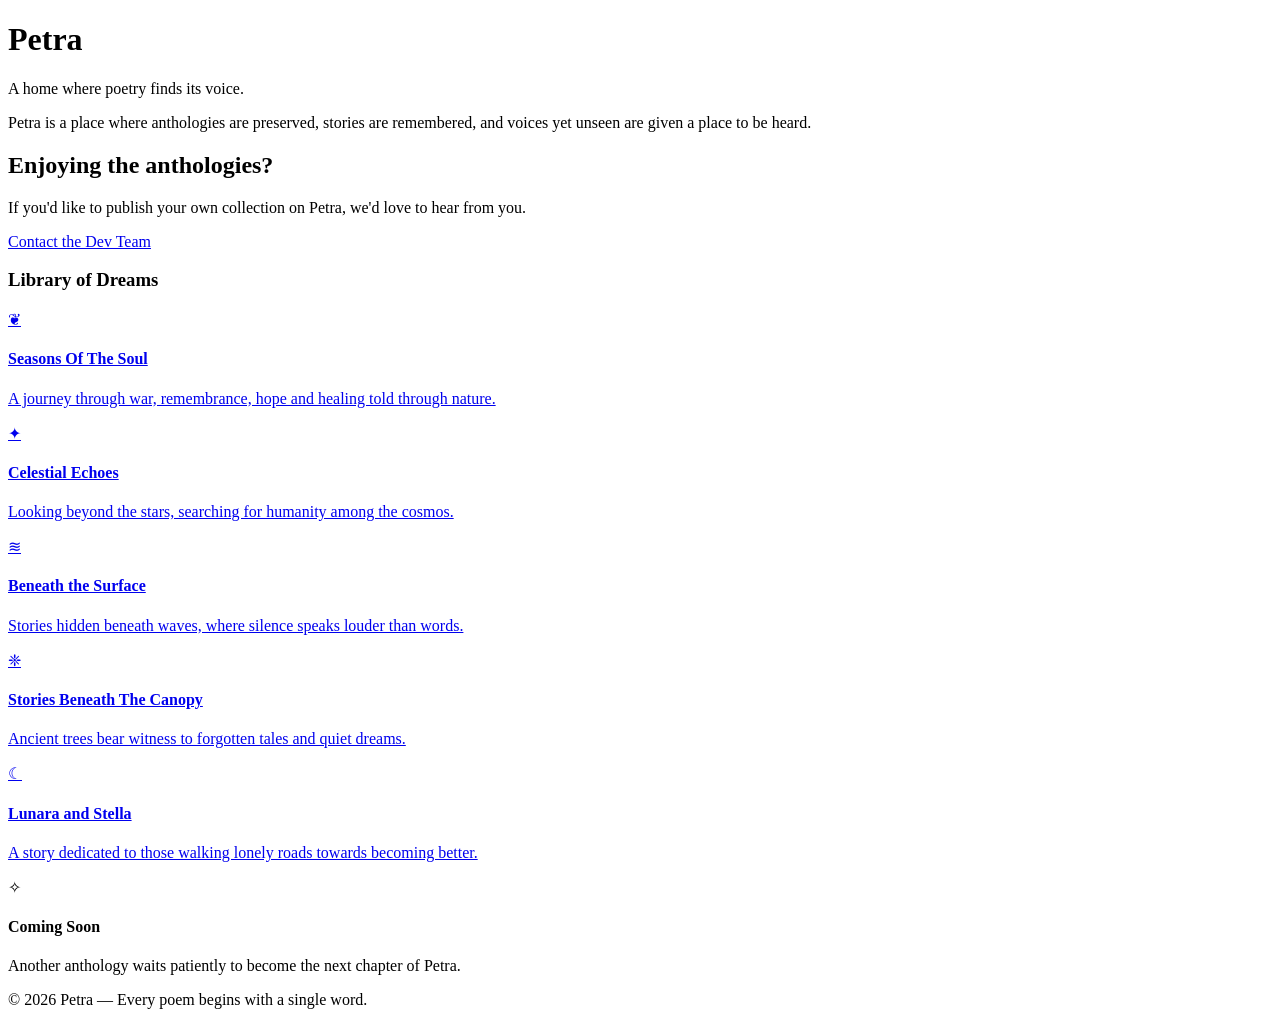
==== index.html @ 4b31765d "modification" ====
<!DOCTYPE html>
<html lang="en">

<head>

    <meta charset="UTF-8">
    <meta name="viewport" content="width=device-width, initial-scale=1.0">

    <title>Petra | Poetry Anthologies</title>

    <link rel="stylesheet" href="style1.css">

    <link rel="preconnect" href="https://fonts.googleapis.com">
    <link rel="preconnect" href="https://fonts.gstatic.com" crossorigin>
<link rel="icon" type="image/png" href="https://chatgpt.com/backend-api/estuary/content?id=file_00000000ca1081f4b928a7d7319a4e5e&ts=496519&p=fs&cid=1&sig=12a491b939c6f78afdd5032426e1d95bdba3ea3430da63f91aab7235c9752e48&v=0">
    <link
        href="https://fonts.googleapis.com/css2?family=Cormorant+Garamond:wght@500;600;700&family=Inter:wght@300;400;500&display=swap"
        rel="stylesheet">

</head>


<body>


<header>

    <h1>Petra</h1>

    <p class="subtitle">
        A home where poetry finds its voice.
    </p>

</header>


<section class="intro">

    <p>
        Petra is a place where anthologies are preserved,
        stories are remembered,
        and voices yet unseen are given a place to be heard.
    </p>

</section>


<section class="developer">

    <h2>
        Enjoying the anthologies?
    </h2>

    <p>
        If you'd like to publish your own collection on Petra,
        we'd love to hear from you.
    </p>

    <a href="mailto:laronapetros46@gmail.com" class="dev-button">
        Contact the Dev Team
    </a>

</section>


<section class="library">

    <h3>
        Library of Dreams
    </h3>


    <div class="cards">


        <!-- =========================
             NATURE
        ========================== -->

        <a href="seasons.html" class="poem-card seasons">

            <span class="watermark">❦</span>

            <h4>
                Seasons Of The Soul
            </h4>

            <p>
                A journey through war, remembrance,
                hope and healing told through nature.
            </p>

        </a>


        <!-- =========================
             SPACE
        ========================== -->

        <a href="celestial.html" class="poem-card celestial">

            <span class="watermark">✦</span>

            <h4>
                Celestial Echoes
            </h4>

            <p>
                Looking beyond the stars,
                searching for humanity among the cosmos.
            </p>

        </a>


        <!-- =========================
             OCEAN
        ========================== -->

        <a href="ocean.html" class="poem-card ocean">

            <span class="watermark">≋</span>

            <h4>
                Beneath the Surface
            </h4>

            <p>
                Stories hidden beneath waves,
                where silence speaks louder than words.
            </p>

        </a>


        <!-- =========================
             FOREST
        ========================== -->

        <a href="forest.html" class="poem-card forest">

            <span class="watermark">❈</span>

            <h4>
                Stories Beneath The Canopy
            </h4>

            <p>
                Ancient trees bear witness to
                forgotten tales and quiet dreams.
            </p>

        </a>


        <!-- =========================
             LUNARA
        ========================== -->

        <a href="luna.html" class="poem-card luna">

            <span class="watermark">☾</span>

            <h4>
                Lunara and Stella
            </h4>

            <p>
                A story dedicated to those
                walking lonely roads towards becoming better.
            </p>

        </a>


        <!-- =========================
             FUTURE ANTHOLOGY
        ========================== -->

        <article class="poem-card upcoming">

            <span class="watermark">✧</span>

            <h4>
                Coming Soon
            </h4>

            <p>
                Another anthology waits patiently
                to become the next chapter of Petra.
            </p>

        </article>


    </div>

</section>


<footer>

    <p>
        © 2026 Petra — Every poem begins with a single word.
    </p>

</footer>

<script src="index.js">

</script>
</body>

</html>
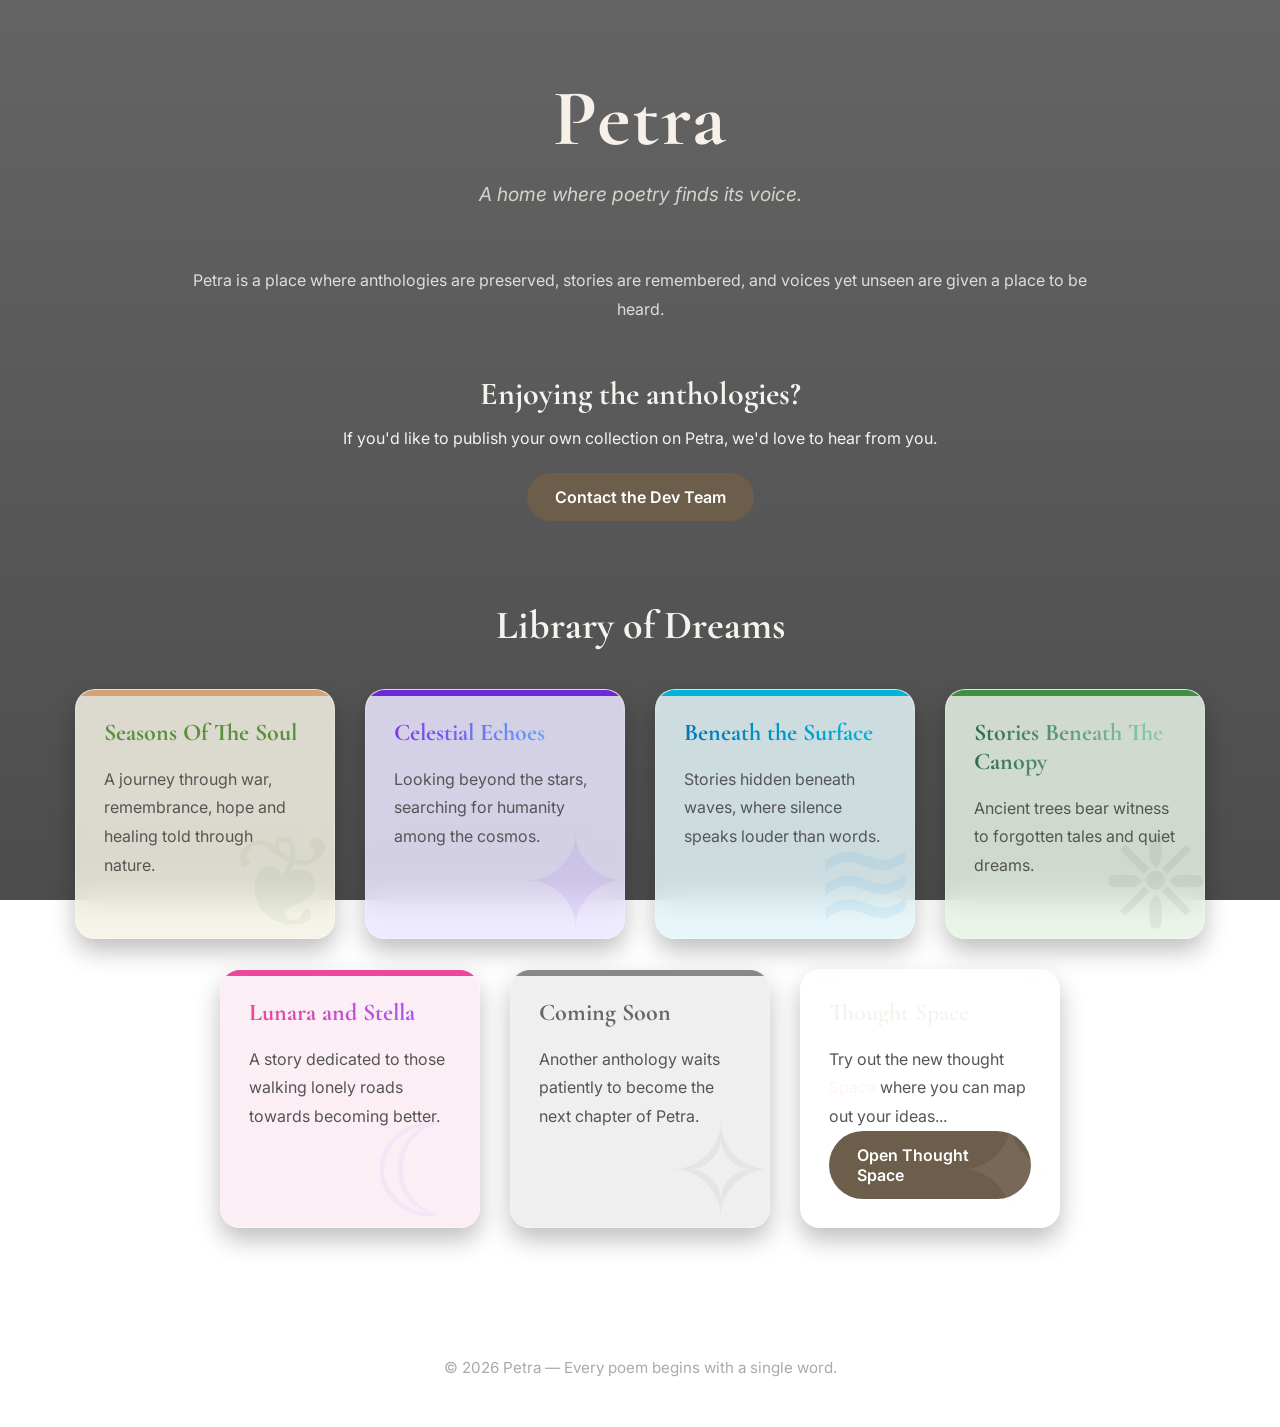
==== commit 7330ee87: "thought space" ====
--- a/index.html
+++ b/index.html
@@ -192,6 +192,23 @@
 
         </article>
 
+<article class="poem-card thought-space">
+
+    <span class="watermark">✦</span>
+
+    <h4>
+        Thought Space
+    </h4>
+
+    <p>
+        Try out the new thought <L1>Space</L1> where you can map out your ideas...
+    </p>
+
+    <a href="molecular-thought-network (1).html" class="dev-button">
+        Open Thought Space
+    </a>
+
+</article>
 
     </div>
 
--- a/style1.css
+++ b/style1.css
@@ -0,0 +1,831 @@
+/* ==========================================
+   GOOGLE FONT FALLBACKS
+========================================== */
+
+* {
+    margin: 0;
+    padding: 0;
+    box-sizing: border-box;
+}
+
+
+/* ==========================================
+   BODY
+========================================== */
+
+body {
+
+    background:
+        linear-gradient(
+            rgba(17, 17, 17, .65),
+            rgba(17, 17, 17, .75)
+        ),
+        url("https://tse2.mm.bing.net/th/id/OIP.4UQxbKYwt-LiugSJUWRvngHaE8?r=0&rs=1&pid=ImgDetMain&o=7&rm=3");
+
+    background-size: cover;
+    background-position: center;
+    background-repeat: no-repeat;
+    background-attachment: fixed;
+
+    color: #F5F3EE;
+
+    font-family:
+        'Inter',
+        Verdana,
+        Geneva,
+        Tahoma,
+        sans-serif;
+
+    min-height: 100vh;
+
+    overflow-x: hidden;
+}
+
+
+/* ==========================================
+   HEADER
+========================================== */
+
+header {
+
+    text-align: center;
+
+    padding: 70px 20px 30px;
+
+}
+
+header h1 {
+
+    font-family: 'Cormorant Garamond', serif;
+
+    font-size: 5rem;
+
+    letter-spacing: 2px;
+
+    color: #F6F0E8;
+
+    margin-bottom: 15px;
+
+}
+
+.subtitle {
+
+    color: #D8D2CB;
+
+    font-size: 1.2rem;
+
+    font-style: italic;
+
+}
+
+
+/* ==========================================
+   INTRO
+========================================== */
+
+.intro {
+
+    width: min(900px, 90%);
+
+    margin: 30px auto;
+
+    text-align: center;
+
+    line-height: 1.8;
+
+    color: #DDD;
+
+}
+
+
+/* ==========================================
+   DEVELOPER
+========================================== */
+
+.developer {
+
+    text-align: center;
+
+    margin: 50px auto;
+
+    width: min(800px, 90%);
+
+}
+
+.developer h2 {
+
+    margin-bottom: 15px;
+
+    font-family: 'Cormorant Garamond', serif;
+
+    font-size: 2rem;
+
+}
+
+.developer p {
+
+    margin-bottom: 25px;
+
+}
+
+
+/* ==========================================
+   BUTTON
+========================================== */
+
+.dev-button {
+
+    display: inline-block;
+
+    padding: 14px 28px;
+
+    border-radius: 50px;
+
+    text-decoration: none;
+
+    color: white;
+
+    background: #6D5D4B;
+
+    transition: .35s;
+
+    font-weight: 600;
+
+}
+
+.dev-button:hover {
+
+    background: #8C7459;
+
+    transform: translateY(-3px);
+
+}
+
+
+/* ==========================================
+   LIBRARY
+========================================== */
+
+.library {
+
+    width: min(1300px, 95%);
+
+    margin: 80px auto;
+
+}
+
+.library h3 {
+
+    text-align: center;
+
+    font-size: 2.5rem;
+
+    margin-bottom: 40px;
+
+    font-family: 'Cormorant Garamond', serif;
+
+}
+
+
+/* ==========================================
+   CARD GRID
+========================================== */
+
+.cards {
+
+    display: flex;
+
+    justify-content: center;
+
+    flex-wrap: wrap;
+
+    gap: 30px;
+
+}
+
+
+/* ==========================================
+   CARD
+========================================== */
+
+.poem-card {
+
+    position: relative;
+
+    display: block;
+
+    width: 260px;
+
+    min-height: 250px;
+
+    padding: 28px;
+
+    border-radius: 20px;
+
+    overflow: hidden;
+
+    border: 1px solid rgba(255, 255, 255, .2);
+
+    backdrop-filter: blur(15px);
+
+    -webkit-backdrop-filter: blur(15px);
+
+    transition: .35s ease;
+
+    cursor: pointer;
+
+    box-shadow:
+        0 12px 25px rgba(0, 0, 0, .25),
+        inset 0 1px 1px rgba(255, 255, 255, .3);
+
+    /*
+       IMPORTANT:
+       Cards are now <a> elements,
+       so remove normal link styling.
+    */
+
+    text-decoration: none;
+
+    color: inherit;
+
+}
+
+
+/* ==========================================
+   GLASS SHIMMER
+========================================== */
+
+.poem-card::after {
+
+    content: "";
+
+    position: absolute;
+
+    top: 0;
+
+    left: -150%;
+
+    width: 60%;
+
+    height: 100%;
+
+    background:
+        linear-gradient(
+            120deg,
+            transparent,
+            rgba(255, 255, 255, .35),
+            transparent
+        );
+
+    transition: .8s;
+
+    pointer-events: none;
+
+}
+
+.poem-card:hover::after {
+
+    left: 160%;
+
+}
+
+
+/* ==========================================
+   COLOURED TOP BAR
+========================================== */
+
+.poem-card::before {
+
+    content: "";
+
+    position: absolute;
+
+    top: 0;
+
+    left: 0;
+
+    width: 100%;
+
+    height: 6px;
+
+}
+
+
+/* ==========================================
+   WATERMARK
+========================================== */
+
+.watermark {
+
+    position: absolute;
+
+    right: -5px;
+
+    bottom: -20px;
+
+    font-size: 8rem;
+
+    opacity: .08;
+
+    pointer-events: none;
+
+    user-select: none;
+
+    transition: .4s;
+
+    font-family: serif;
+
+}
+
+.poem-card:hover .watermark {
+
+    transform:
+        scale(1.08)
+        rotate(-8deg);
+
+    opacity: .18;
+
+}
+
+
+/* ==========================================
+   HOVER
+========================================== */
+
+.poem-card:hover {
+
+    transform: translateY(-10px);
+
+}
+
+
+/* ==========================================
+   TITLES
+========================================== */
+
+.poem-card h4 {
+
+    position: relative;
+
+    display: inline-block;
+
+    margin-bottom: 18px;
+
+    font-size: 1.5rem;
+
+    font-family: 'Cormorant Garamond', serif;
+
+}
+
+.poem-card h4::after {
+
+    content: "";
+
+    position: absolute;
+
+    left: 0;
+
+    bottom: -5px;
+
+    width: 0;
+
+    height: 2px;
+
+    background: currentColor;
+
+    transition: .3s;
+
+}
+
+.poem-card:hover h4::after {
+
+    width: 100%;
+
+}
+
+.poem-card p {
+
+    color: #555;
+
+    line-height: 1.8;
+
+}
+
+
+/* ==========================================
+   ANTHOLOGY THEMES
+========================================== */
+
+
+/* ==========================================
+   01 — SEASONS OF THE SOUL
+========================================== */
+
+.seasons {
+
+    background: rgba(245, 242, 230, .85);
+
+}
+
+.seasons::before {
+
+    background: #D4A373;
+
+}
+
+.seasons h4 {
+
+    color: #5A8F3D;
+
+}
+
+.seasons .watermark {
+
+    color: #6A994E;
+
+}
+
+.seasons:hover {
+
+    box-shadow:
+        0 0 30px rgba(212, 163, 115, .45);
+
+}
+
+
+/* ==========================================
+   02 — CELESTIAL ECHOES
+========================================== */
+
+.celestial {
+
+    background: rgba(236, 231, 255, .85);
+
+}
+
+.celestial::before {
+
+    background: #6D28D9;
+
+}
+
+.celestial h4 {
+
+    background:
+        linear-gradient(
+            90deg,
+            #7C3AED,
+            #60A5FA
+        );
+
+    -webkit-background-clip: text;
+
+    background-clip: text;
+
+    -webkit-text-fill-color: transparent;
+
+}
+
+.celestial .watermark {
+
+    color: #7C3AED;
+
+}
+
+.celestial:hover {
+
+    box-shadow:
+        0 0 30px rgba(124, 58, 237, .35);
+
+}
+
+
+/* ==========================================
+   03 — BENEATH THE SURFACE
+========================================== */
+
+.ocean {
+
+    background: rgba(227, 245, 248, .85);
+
+}
+
+.ocean::before {
+
+    background: #00B4D8;
+
+}
+
+.ocean h4 {
+
+    background:
+        linear-gradient(
+            90deg,
+            #0077B6,
+            #00B4D8
+        );
+
+    background-clip: text;
+
+    -webkit-background-clip: text;
+
+    -webkit-text-fill-color: transparent;
+
+}
+
+.ocean .watermark {
+
+    color: #00A6FB;
+
+}
+
+.ocean:hover {
+
+    box-shadow:
+        0 0 30px rgba(0, 180, 216, .35);
+
+}
+
+
+/* ==========================================
+   04 — STORIES BENEATH THE CANOPY
+========================================== */
+
+.forest {
+
+    background: rgba(232, 243, 228, .85);
+
+}
+
+.forest::before {
+
+    background: #3F9142;
+
+}
+
+.forest h4 {
+
+    background:
+        linear-gradient(
+            90deg,
+            #2D6A4F,
+            #95D5B2
+        );
+
+    -webkit-background-clip: text;
+
+    background-clip: text;
+
+    -webkit-text-fill-color: transparent;
+
+    color: transparent;
+
+}
+
+.forest .watermark {
+
+    color: #2D6A4F;
+
+}
+
+.forest:hover {
+
+    box-shadow:
+        0 0 30px rgba(63, 145, 66, .35);
+
+}
+
+
+/* ==========================================
+   05 — LUNARA AND STELLA
+========================================== */
+
+.luna {
+
+    background: rgba(251, 236, 244, .88);
+
+}
+
+.luna::before {
+
+    background: #EC4899;
+
+}
+
+.luna h4 {
+
+    background:
+        linear-gradient(
+            90deg,
+            #EC4899,
+            #A855F7
+        );
+
+    -webkit-background-clip: text;
+
+    background-clip: text;
+
+    color: transparent;
+
+    -webkit-text-fill-color: transparent;
+
+}
+
+.luna .watermark {
+
+    color: #C084FC;
+
+}
+
+.luna:hover {
+
+    box-shadow:
+        0 0 30px rgba(236, 72, 153, .35);
+
+}
+
+
+/* ==========================================
+   06 — COMING SOON
+========================================== */
+
+.upcoming {
+
+    background: rgba(236, 236, 236, .82);
+
+    cursor: default;
+
+}
+
+.upcoming::before {
+
+    background: #888;
+
+}
+
+.upcoming h4 {
+
+    color: #666;
+
+}
+
+.upcoming .watermark {
+
+    color: #777;
+
+}
+
+.upcoming:hover {
+
+    box-shadow:
+        0 0 25px rgba(150, 150, 150, .35);
+
+}
+
+
+/*
+   Don't make the Coming Soon card
+   move like the active cards.
+*/
+
+.upcoming:hover {
+
+    transform: translateY(-5px);
+
+}
+
+
+/* ==========================================
+   MUSIC SECTION
+========================================== */
+
+.music-section {
+
+    max-width: 700px;
+
+    margin: 60px auto;
+
+    padding: 30px;
+
+    text-align: center;
+
+}
+
+.music-section h3 {
+
+    margin-bottom: 8px;
+
+    font-size: 1.4rem;
+
+    font-family:
+        'Cormorant Garamond',
+        serif;
+
+}
+
+.music-section p {
+
+    opacity: .7;
+
+    margin-bottom: 25px;
+
+}
+
+.spotify-player {
+
+    width: 100%;
+
+    max-width: 600px;
+
+    margin: 0 auto;
+
+    border-radius: 16px;
+
+    overflow: hidden;
+
+    box-shadow:
+        0 12px 35px rgba(0, 0, 0, .3);
+
+}
+
+.spotify-player iframe {
+
+    display: block;
+
+    width: 100%;
+
+    border: none;
+
+}
+
+
+/* ==========================================
+   FOOTER
+========================================== */
+
+footer {
+
+    text-align: center;
+
+    padding: 50px 20px;
+
+    color: #AAA;
+
+    font-size: .95rem;
+
+}
+
+
+/* ==========================================
+   RESPONSIVE
+========================================== */
+
+@media (max-width: 768px) {
+
+    header h1 {
+
+        font-size: 3.5rem;
+
+    }
+
+    .library h3 {
+
+        font-size: 2rem;
+
+    }
+
+    .poem-card {
+
+        width: 100%;
+
+        max-width: 350px;
+
+    }
+
+}
+
+
+/* ==========================================
+   BACKGROUND ANIMATION
+========================================== */
+
+@keyframes backgroundMove {
+
+    from {
+
+        transform: scale(1);
+
+    }
+
+    to {
+
+        transform: scale(1.08);
+
+    }
+
+}
+
+L1 {
+    text-decoration: bold underline;
+    color: seashell;
+}
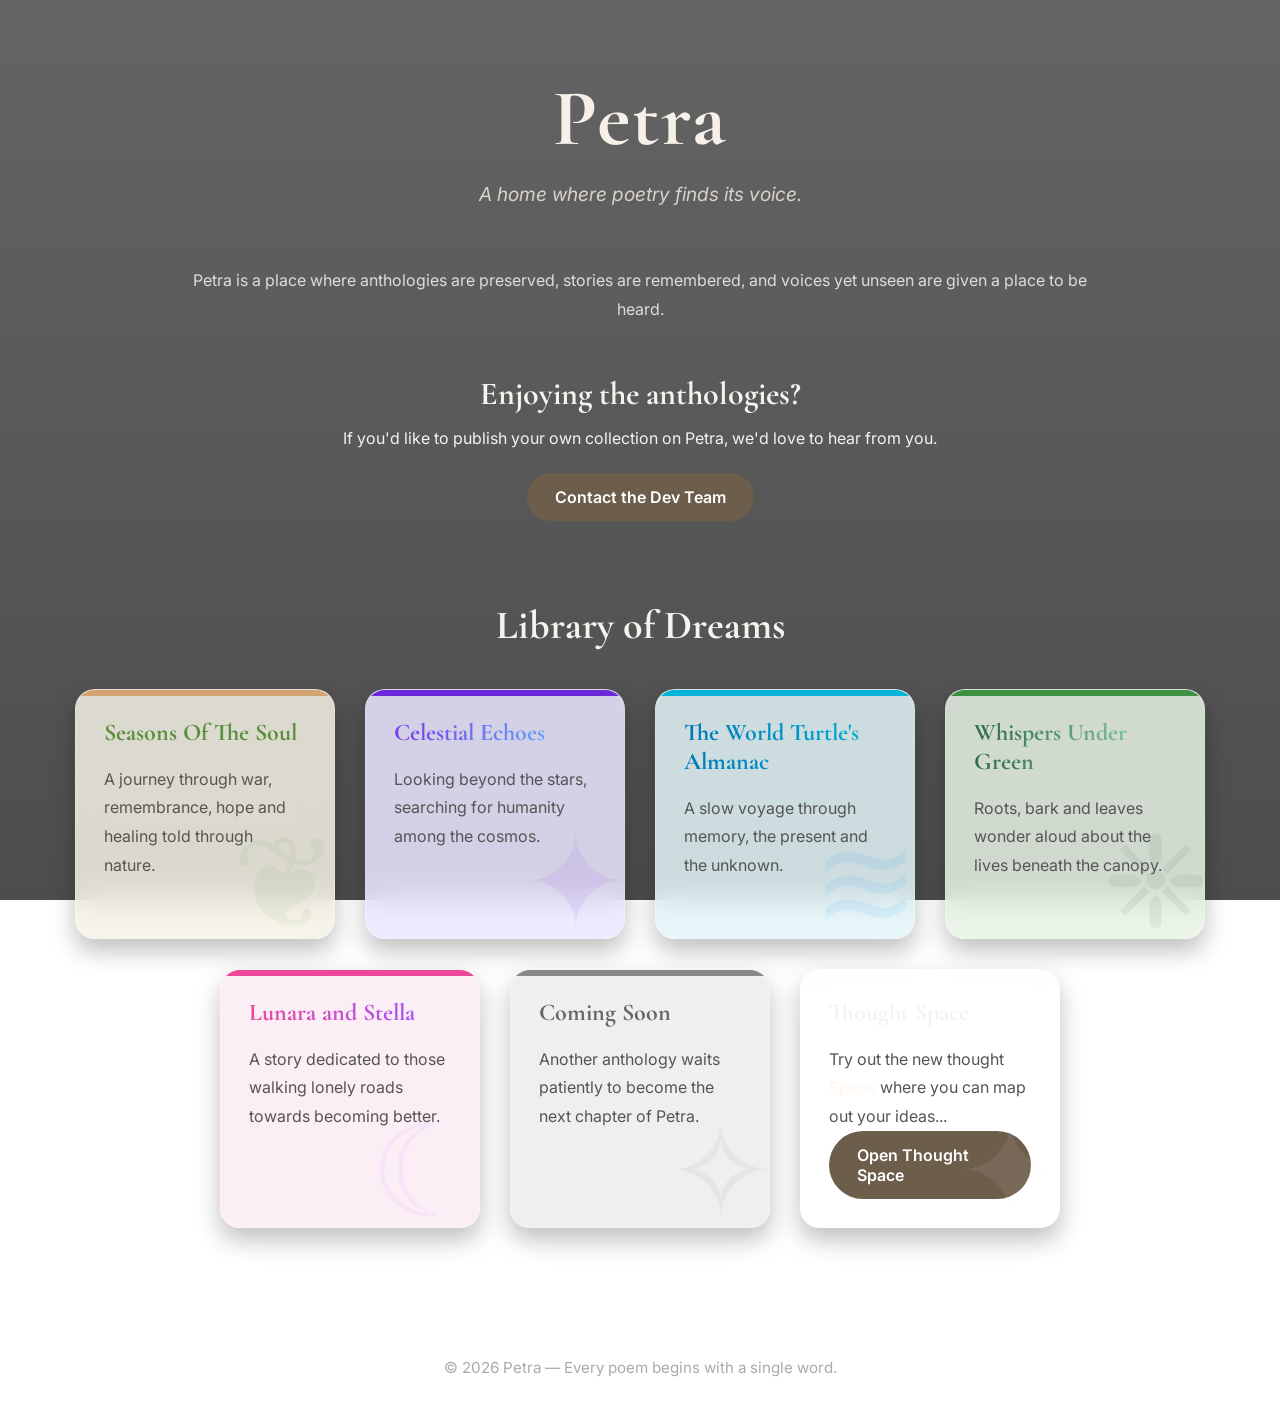
==== commit e6439bbd: "update" ====
--- a/index.html
+++ b/index.html
@@ -122,12 +122,12 @@
             <span class="watermark">≋</span>
 
             <h4>
-                Beneath the Surface
-            </h4>
-
-            <p>
-                Stories hidden beneath waves,
-                where silence speaks louder than words.
+                The World Turtle's Almanac
+            </h4>
+
+            <p>
+                A slow voyage through memory,
+                the present and the unknown.
             </p>
 
         </a>
@@ -142,12 +142,12 @@
             <span class="watermark">❈</span>
 
             <h4>
-                Stories Beneath The Canopy
-            </h4>
-
-            <p>
-                Ancient trees bear witness to
-                forgotten tales and quiet dreams.
+                Whispers Under Green
+            </h4>
+
+            <p>
+                Roots, bark and leaves wonder aloud
+                about the lives beneath the canopy.
             </p>
 
         </a>
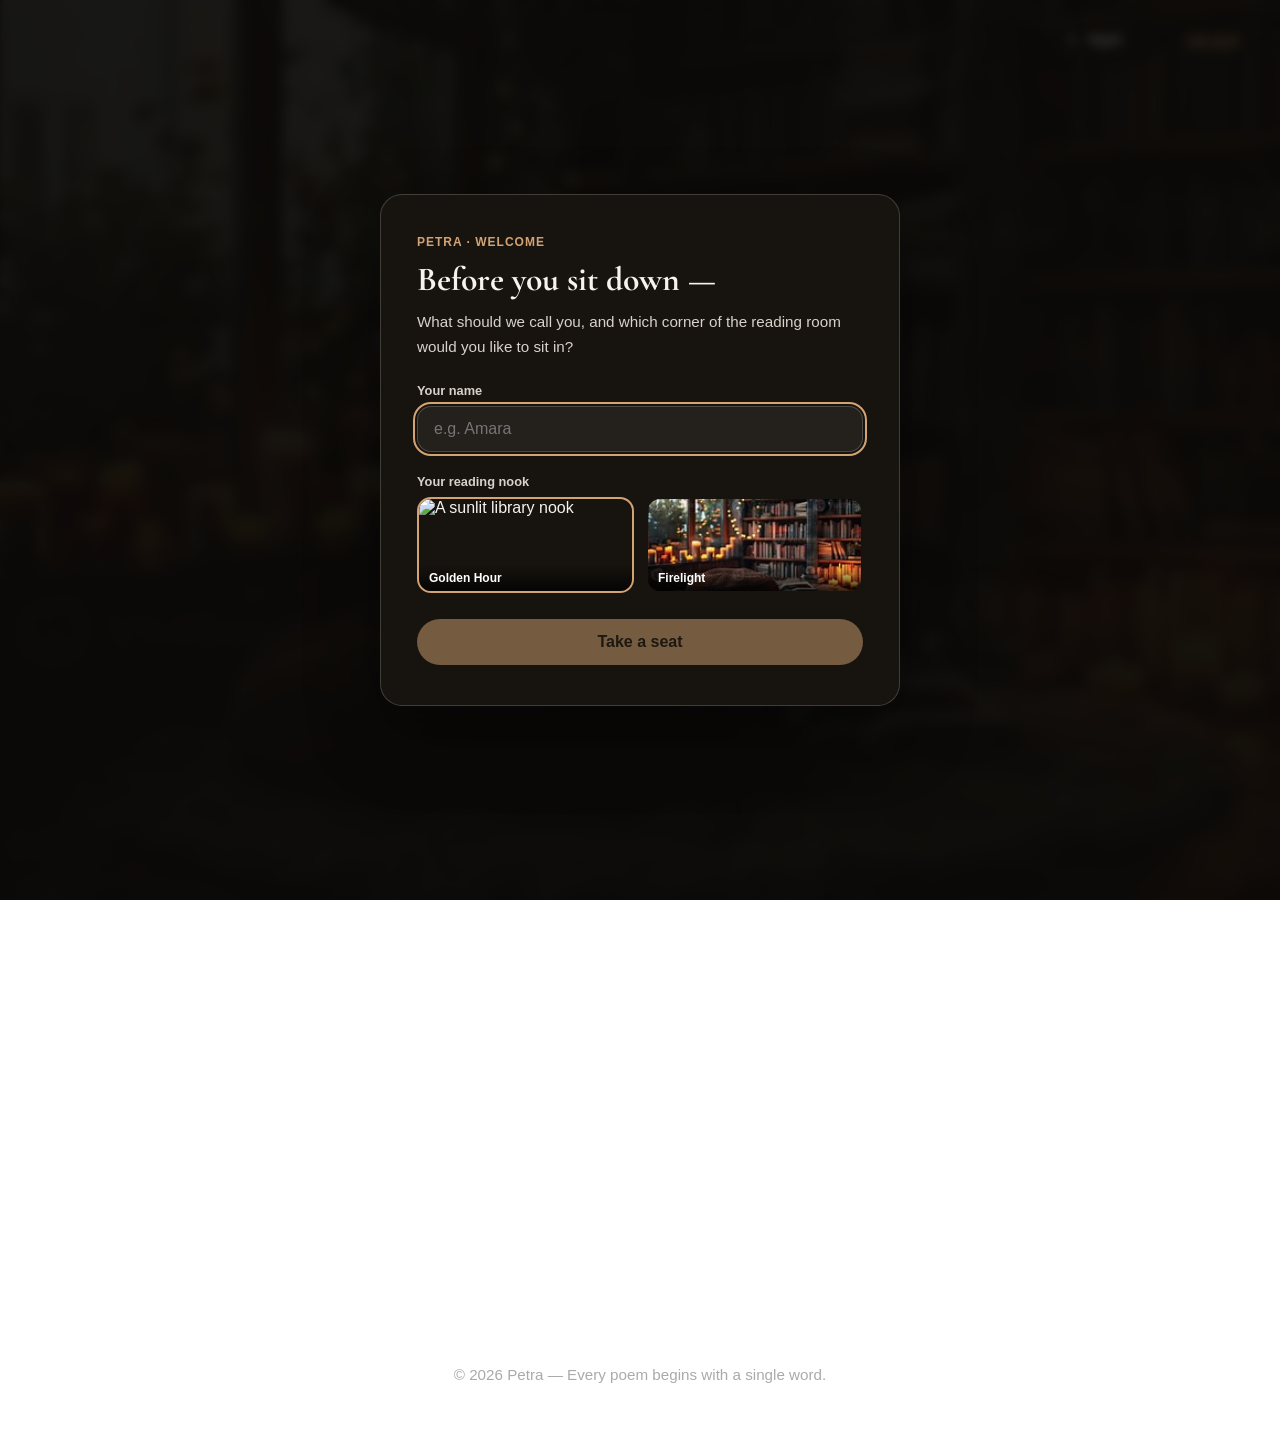
==== commit c4c9dd0e: "finale" ====
--- a/index.html
+++ b/index.html
@@ -8,11 +8,11 @@
 
     <title>Petra | Poetry Anthologies</title>
 
+    <link rel="stylesheet" href="assets/css/core.css">
     <link rel="stylesheet" href="style1.css">
 
     <link rel="preconnect" href="https://fonts.googleapis.com">
     <link rel="preconnect" href="https://fonts.gstatic.com" crossorigin>
-<link rel="icon" type="image/png" href="https://chatgpt.com/backend-api/estuary/content?id=file_00000000ca1081f4b928a7d7319a4e5e&ts=496519&p=fs&cid=1&sig=12a491b939c6f78afdd5032426e1d95bdba3ea3430da63f91aab7235c9752e48&v=0">
     <link
         href="https://fonts.googleapis.com/css2?family=Cormorant+Garamond:wght@500;600;700&family=Inter:wght@300;400;500&display=swap"
         rel="stylesheet">
@@ -23,7 +23,7 @@
 <body>
 
 
-<header>
+<header data-greeting-slot class="settles">
 
     <h1>Petra</h1>
 
@@ -34,7 +34,7 @@
 </header>
 
 
-<section class="intro">
+<section class="intro settles">
 
     <p>
         Petra is a place where anthologies are preserved,
@@ -45,7 +45,7 @@
 </section>
 
 
-<section class="developer">
+<section class="developer settles">
 
     <h2>
         Enjoying the anthologies?
@@ -65,7 +65,7 @@
 
 <section class="library">
 
-    <h3>
+    <h3 class="settles">
         Library of Dreams
     </h3>
 
@@ -77,7 +77,7 @@
              NATURE
         ========================== -->
 
-        <a href="seasons.html" class="poem-card seasons">
+        <a href="seasons.html" class="poem-card seasons settles">
 
             <span class="watermark">❦</span>
 
@@ -97,7 +97,7 @@
              SPACE
         ========================== -->
 
-        <a href="celestial.html" class="poem-card celestial">
+        <a href="celestial.html" class="poem-card celestial settles">
 
             <span class="watermark">✦</span>
 
@@ -117,7 +117,7 @@
              OCEAN
         ========================== -->
 
-        <a href="ocean.html" class="poem-card ocean">
+        <a href="ocean.html" class="poem-card ocean settles">
 
             <span class="watermark">≋</span>
 
@@ -137,7 +137,7 @@
              FOREST
         ========================== -->
 
-        <a href="forest.html" class="poem-card forest">
+        <a href="forest.html" class="poem-card forest settles">
 
             <span class="watermark">❈</span>
 
@@ -157,7 +157,7 @@
              LUNARA
         ========================== -->
 
-        <a href="luna.html" class="poem-card luna">
+        <a href="luna.html" class="poem-card luna settles">
 
             <span class="watermark">☾</span>
 
@@ -177,7 +177,7 @@
              FUTURE ANTHOLOGY
         ========================== -->
 
-        <article class="poem-card upcoming">
+        <article class="poem-card upcoming settles">
 
             <span class="watermark">✧</span>
 
@@ -192,23 +192,23 @@
 
         </article>
 
-<article class="poem-card thought-space">
-
-    <span class="watermark">✦</span>
-
-    <h4>
-        Thought Space
-    </h4>
-
-    <p>
-        Try out the new thought <L1>Space</L1> where you can map out your ideas...
-    </p>
-
-    <a href="molecular-thought-network (1).html" class="dev-button">
-        Open Thought Space
-    </a>
-
-</article>
+        <article class="poem-card thought-space settles">
+
+            <span class="watermark">✦</span>
+
+            <h4>
+                Thought Space
+            </h4>
+
+            <p>
+                Try out the new thought space where you can map out your ideas and connect them into a living web.
+            </p>
+
+            <a href="molecular-thought-network (1).html" class="dev-button">
+                Open Thought Space
+            </a>
+
+        </article>
 
     </div>
 
@@ -223,9 +223,8 @@
 
 </footer>
 
-<script src="index.js">
-
-</script>
+<script src="assets/js/core.js"></script>
+<script src="index.js"></script>
 </body>
 
 </html>
--- a/assets/css/core.css
+++ b/assets/css/core.css
@@ -0,0 +1,572 @@
+/* ============================================================
+   PETRA — CORE
+   SHARED ACROSS EVERY PAGE:
+   DESIGN TOKENS · THEME SYSTEM · ENTRY MODAL · NAV · TURTLE
+============================================================ */
+
+
+/* ============================================================
+   01 — DESIGN TOKENS
+   Night is the site's original mood (dim reading room).
+   Day is the same room with the morning light let in.
+   Everything below is a variable so both themes,
+   and every page, pull from one source of truth.
+============================================================ */
+
+:root {
+
+    /* type */
+    --font-display: 'Cormorant Garamond', 'Iowan Old Style', Georgia, serif;
+    --font-body: 'Quicksand', 'Segoe UI', Verdana, sans-serif;
+
+    /* motion */
+    --ease: cubic-bezier(.4, 0, .2, 1);
+    --speed-theme: .6s;
+    --speed-ui: .3s;
+
+    /* shared accents (same in both themes) */
+    --gold: #D4A373;
+    --gold-soft: #E8C9A0;
+
+    /* radii */
+    --radius-lg: 22px;
+    --radius-md: 14px;
+    --radius-pill: 999px;
+}
+
+
+/* ---- NIGHT (default) --------------------------------------
+   The dim, candlelit room. Original Petra mood.
+------------------------------------------------------------ */
+
+:root,
+:root[data-theme="night"] {
+
+    --bg-image: url("../../images/cozy-nook.jfif");
+    --bg-overlay: linear-gradient(rgba(15, 13, 10, .78), rgba(15, 13, 10, .86));
+
+    --ink: #F5F3EE;
+    --ink-soft: #D8D2CB;
+    --ink-faint: #A9A296;
+
+    --panel: rgba(245, 242, 230, .9);
+    --panel-strong: rgba(20, 17, 12, .55);
+    --panel-border: rgba(255, 255, 255, .18);
+
+    --surface: #17140F;
+    --surface-raised: rgba(255, 255, 255, .06);
+}
+
+
+/* ---- DAY ----------------------------------------------------
+   The same room, lit by the window instead of candlelight.
+------------------------------------------------------------ */
+
+:root[data-theme="day"] {
+
+    --bg-image: url("../../images/library.jpg");
+    --bg-overlay: linear-gradient(rgba(250, 246, 236, .55), rgba(250, 246, 236, .74));
+
+    --ink: #2C2620;
+    --ink-soft: #4E463C;
+    --ink-faint: #8A8072;
+
+    --panel: rgba(255, 255, 255, .82);
+    --panel-strong: rgba(255, 255, 255, .65);
+    --panel-border: rgba(60, 50, 35, .15);
+
+    --surface: #FBF7EE;
+    --surface-raised: rgba(0, 0, 0, .035);
+}
+
+
+/* ============================================================
+   02 — BASE
+============================================================ */
+
+body {
+
+    background-image: var(--bg-overlay), var(--bg-image);
+    background-size: cover;
+    background-position: center;
+    background-repeat: no-repeat;
+    background-attachment: fixed;
+
+    color: var(--ink);
+
+    font-family: var(--font-body);
+
+    transition:
+        background-color var(--speed-theme) var(--ease),
+        color var(--speed-theme) var(--ease);
+}
+
+@media (prefers-reduced-motion: reduce) {
+
+    * {
+        animation-duration: .001ms !important;
+        transition-duration: .001ms !important;
+    }
+
+}
+
+
+/* ============================================================
+   03 — SITE NAV
+   Small fixed control cluster: theme toggle + guest identity.
+============================================================ */
+
+.site-nav {
+
+    position: fixed;
+    top: 22px;
+    right: 22px;
+    z-index: 500;
+
+    display: flex;
+    align-items: center;
+    gap: 10px;
+
+}
+
+.theme-toggle {
+
+    display: flex;
+    align-items: center;
+    gap: 8px;
+
+    padding: 8px 16px;
+    border-radius: var(--radius-pill);
+
+    border: 1px solid var(--panel-border);
+    background: var(--panel-strong);
+    backdrop-filter: blur(12px);
+    -webkit-backdrop-filter: blur(12px);
+
+    color: var(--ink);
+    font-family: var(--font-body);
+    font-size: .85rem;
+    font-weight: 600;
+
+    cursor: pointer;
+
+    transition: transform var(--speed-ui) var(--ease),
+                background var(--speed-ui) var(--ease);
+
+}
+
+.theme-toggle:hover {
+    transform: translateY(-2px);
+}
+
+.theme-toggle .icon {
+
+    display: inline-block;
+    transition: transform var(--speed-theme) var(--ease);
+
+}
+
+[data-theme="day"] .theme-toggle .icon {
+    transform: rotate(0deg);
+}
+
+[data-theme="night"] .theme-toggle .icon {
+    transform: rotate(-25deg);
+}
+
+.guest-chip {
+
+    padding: 8px 16px;
+    border-radius: var(--radius-pill);
+
+    border: 1px solid var(--panel-border);
+    background: var(--panel-strong);
+    backdrop-filter: blur(12px);
+    -webkit-backdrop-filter: blur(12px);
+
+    font-size: .85rem;
+    color: var(--ink-soft);
+
+    display: flex;
+    align-items: center;
+    gap: 8px;
+
+}
+
+.guest-chip button {
+
+    border: none;
+    background: none;
+    color: var(--gold);
+    font-family: var(--font-body);
+    font-weight: 700;
+    font-size: .8rem;
+    cursor: pointer;
+    text-decoration: underline;
+    text-underline-offset: 2px;
+
+}
+
+
+/* ============================================================
+   04 — ENTRY MODAL
+   Asked once per browser. Sets a name and a starting mood.
+============================================================ */
+
+.entry-veil {
+
+    position: fixed;
+    inset: 0;
+    z-index: 900;
+
+    display: flex;
+    align-items: center;
+    justify-content: center;
+
+    padding: 24px;
+
+    background: rgba(10, 9, 7, .72);
+    backdrop-filter: blur(6px);
+    -webkit-backdrop-filter: blur(6px);
+
+    opacity: 0;
+    pointer-events: none;
+
+    transition: opacity .5s var(--ease);
+
+}
+
+.entry-veil.active {
+    opacity: 1;
+    pointer-events: auto;
+}
+
+.entry-card {
+
+    width: min(520px, 100%);
+
+    background: var(--surface);
+    color: var(--ink);
+    border: 1px solid var(--panel-border);
+    border-radius: var(--radius-lg);
+
+    padding: 40px 36px;
+
+    box-shadow: 0 30px 70px rgba(0, 0, 0, .45);
+
+    transform: translateY(18px) scale(.98);
+    transition: transform .5s var(--ease);
+
+}
+
+.entry-veil.active .entry-card {
+    transform: translateY(0) scale(1);
+}
+
+.entry-card .eyebrow {
+
+    font-family: var(--font-body);
+    font-size: .75rem;
+    font-weight: 700;
+    letter-spacing: 1px;
+    color: var(--gold);
+    margin-bottom: 10px;
+
+}
+
+.entry-card h2 {
+
+    font-family: var(--font-display);
+    font-size: 2.1rem;
+    margin-bottom: 10px;
+
+}
+
+.entry-card p.lead {
+
+    color: var(--ink-soft);
+    margin-bottom: 24px;
+    line-height: 1.6;
+    font-size: .95rem;
+
+}
+
+.entry-card label.field-label {
+
+    display: block;
+    font-size: .8rem;
+    font-weight: 700;
+    color: var(--ink-soft);
+    margin-bottom: 8px;
+
+}
+
+.entry-card input[type="text"] {
+
+    width: 100%;
+    padding: 13px 16px;
+    border-radius: var(--radius-md);
+    border: 1px solid var(--panel-border);
+    background: var(--surface-raised);
+    color: var(--ink);
+    font-family: var(--font-body);
+    font-size: 1rem;
+    margin-bottom: 22px;
+
+}
+
+.entry-card input[type="text"]:focus {
+    outline: 2px solid var(--gold);
+    outline-offset: 2px;
+}
+
+.nook-options {
+
+    display: grid;
+    grid-template-columns: 1fr 1fr;
+    gap: 12px;
+    margin-bottom: 26px;
+
+}
+
+.nook-option {
+
+    position: relative;
+    cursor: pointer;
+    border-radius: var(--radius-md);
+    overflow: hidden;
+    border: 2px solid transparent;
+    transition: border-color var(--speed-ui) var(--ease),
+                transform var(--speed-ui) var(--ease);
+
+}
+
+.nook-option img {
+    display: block;
+    width: 100%;
+    height: 92px;
+    object-fit: cover;
+}
+
+.nook-option span {
+
+    position: absolute;
+    left: 0;
+    right: 0;
+    bottom: 0;
+    padding: 6px 10px;
+    font-size: .75rem;
+    font-weight: 700;
+    color: #fff;
+    background: linear-gradient(transparent, rgba(0, 0, 0, .75));
+
+}
+
+.nook-option:hover {
+    transform: translateY(-2px);
+}
+
+.nook-option.selected {
+    border-color: var(--gold);
+}
+
+.entry-card button.entry-submit {
+
+    width: 100%;
+    padding: 14px;
+    border: none;
+    border-radius: var(--radius-pill);
+    background: var(--gold);
+    color: #241C12;
+    font-family: var(--font-body);
+    font-weight: 700;
+    font-size: 1rem;
+    cursor: pointer;
+    transition: background var(--speed-ui) var(--ease),
+                transform var(--speed-ui) var(--ease);
+
+}
+
+.entry-card button.entry-submit:hover {
+    background: var(--gold-soft);
+    transform: translateY(-2px);
+}
+
+.entry-card button.entry-submit:disabled {
+    opacity: .5;
+    cursor: not-allowed;
+    transform: none;
+}
+
+
+/* ============================================================
+   05 — PERSONAL GREETING
+   Slots into a page's header once a guest has signed in.
+============================================================ */
+
+.personal-greeting {
+
+    display: inline-block;
+    margin-top: 14px;
+    padding: 8px 20px;
+    border-radius: var(--radius-pill);
+
+    background: var(--panel-strong);
+    border: 1px solid var(--panel-border);
+    backdrop-filter: blur(10px);
+    -webkit-backdrop-filter: blur(10px);
+
+    font-size: .9rem;
+    color: var(--ink-soft);
+
+    opacity: 0;
+    transform: translateY(8px);
+    animation: greetingRise .7s var(--ease) .15s forwards;
+
+}
+
+@keyframes greetingRise {
+    to { opacity: 1; transform: translateY(0); }
+}
+
+
+/* ============================================================
+   06 — ONE ORCHESTRATED ENTRANCE
+   The library of cards settles into place a single time,
+   right after the page (and modal) resolve. Nothing about
+   this repeats on scroll — it happens once, like a curtain
+   opening.
+============================================================ */
+
+.settles {
+    opacity: 0;
+    transform: translateY(22px);
+}
+
+.settles.in {
+    animation: settleIn .7s var(--ease) forwards;
+}
+
+@keyframes settleIn {
+    to { opacity: 1; transform: translateY(0); }
+}
+
+
+/* ============================================================
+   07 — THE TURTLE
+   A slow, deliberate companion. It only ever moves in
+   response to you: it surfaces once you've read a while,
+   and carries you back to the top when asked. A quiet joke
+   for a site about taking things one season at a time.
+============================================================ */
+
+.turtle-button {
+
+    position: fixed;
+    right: 22px;
+    bottom: 22px;
+    z-index: 400;
+
+    width: 58px;
+    height: 58px;
+
+    display: flex;
+    align-items: center;
+    justify-content: center;
+
+    border: 1px solid rgba(154, 214, 200, .35);
+    border-radius: 50%;
+
+    /* Deep-ocean backdrop, after "The World Turtle's Almanac" —
+       a dim teal gradient standing in for light shafts in water. */
+    background:
+        repeating-linear-gradient(
+            100deg,
+            rgba(255, 255, 255, .05) 0px,
+            rgba(255, 255, 255, .05) 1px,
+            transparent 1px,
+            transparent 7px
+        ),
+        radial-gradient(120% 130% at 30% 20%, #1B6E72 0%, #0E4A54 45%, #082F38 100%);
+
+    box-shadow: 0 10px 26px rgba(3, 20, 24, .5),
+                inset 0 0 0 1px rgba(255, 255, 255, .04);
+
+    cursor: pointer;
+
+    opacity: 0;
+    transform: translateY(20px) scale(.8);
+    pointer-events: none;
+
+    transition: opacity .4s var(--ease),
+                transform .4s var(--ease);
+
+}
+
+.turtle-button.visible {
+    opacity: 1;
+    transform: translateY(0) scale(1);
+    pointer-events: auto;
+}
+
+.turtle-button svg {
+    width: 40px;
+    height: 40px;
+}
+
+/* Shell mandala */
+
+.turtle-button .shell-ring {
+    fill: none;
+    stroke: rgba(232, 201, 160, .55);
+    stroke-width: .6;
+}
+
+.turtle-button .shell-disc {
+    fill: #2F7A6B;
+    stroke: var(--gold-soft);
+    stroke-width: 1;
+}
+
+.turtle-button .shell-spoke {
+    stroke: rgba(11, 47, 43, .55);
+    stroke-width: .9;
+}
+
+.turtle-button .shell-spiral {
+    fill: none;
+    stroke: rgba(11, 47, 43, .6);
+    stroke-width: 1.1;
+}
+
+.turtle-button .flipper {
+    fill: #5FA491;
+}
+
+.turtle-button .head {
+    fill: #5FA491;
+}
+
+.turtle-button .eye {
+    fill: #0B2F2B;
+}
+
+.turtle-button:hover svg {
+    animation: turtleAmble .6s var(--ease);
+}
+
+@keyframes turtleAmble {
+    0%   { transform: translateX(0) rotate(0deg); }
+    30%  { transform: translateX(-2px) rotate(-4deg); }
+    60%  { transform: translateX(2px) rotate(4deg); }
+    100% { transform: translateX(0) rotate(0deg); }
+}
+
+.turtle-button.departing svg {
+    animation: turtleDepart .7s var(--ease) forwards;
+}
+
+@keyframes turtleDepart {
+    0%   { transform: translateY(0) rotate(0deg); opacity: 1; }
+    100% { transform: translateY(-90px) rotate(-10deg); opacity: 0; }
+}
--- a/style1.css
+++ b/style1.css
@@ -8,6 +8,10 @@
     box-sizing: border-box;
 }
 
+html {
+    scroll-behavior: smooth;
+}
+
 
 /* ==========================================
    BODY
@@ -15,29 +19,7 @@
 
 body {
 
-    background:
-        linear-gradient(
-            rgba(17, 17, 17, .65),
-            rgba(17, 17, 17, .75)
-        ),
-        url("https://tse2.mm.bing.net/th/id/OIP.4UQxbKYwt-LiugSJUWRvngHaE8?r=0&rs=1&pid=ImgDetMain&o=7&rm=3");
-
-    background-size: cover;
-    background-position: center;
-    background-repeat: no-repeat;
-    background-attachment: fixed;
-
-    color: #F5F3EE;
-
-    font-family:
-        'Inter',
-        Verdana,
-        Geneva,
-        Tahoma,
-        sans-serif;
-
     min-height: 100vh;
-
     overflow-x: hidden;
 }
 
@@ -411,6 +393,37 @@
 
 }
 
+.thought-space {
+    background: rgba(242, 237, 255, .9);
+}
+
+.thought-space::before {
+    background: linear-gradient(90deg, #7C3AED, #22C55E);
+}
+
+.thought-space h4 {
+    background: linear-gradient(90deg, #6D28D9, #16A34A);
+    -webkit-background-clip: text;
+    background-clip: text;
+    color: transparent;
+    -webkit-text-fill-color: transparent;
+}
+
+.thought-space .watermark {
+    color: #8B5CF6;
+}
+
+.thought-space .dev-button {
+    margin-top: 18px;
+    display: inline-block;
+    font-size: .82rem;
+    padding: 10px 20px;
+}
+
+.thought-space:hover {
+    box-shadow: 0 0 32px rgba(124, 58, 237, .28);
+}
+
 
 /* ==========================================
    ANTHOLOGY THEMES
